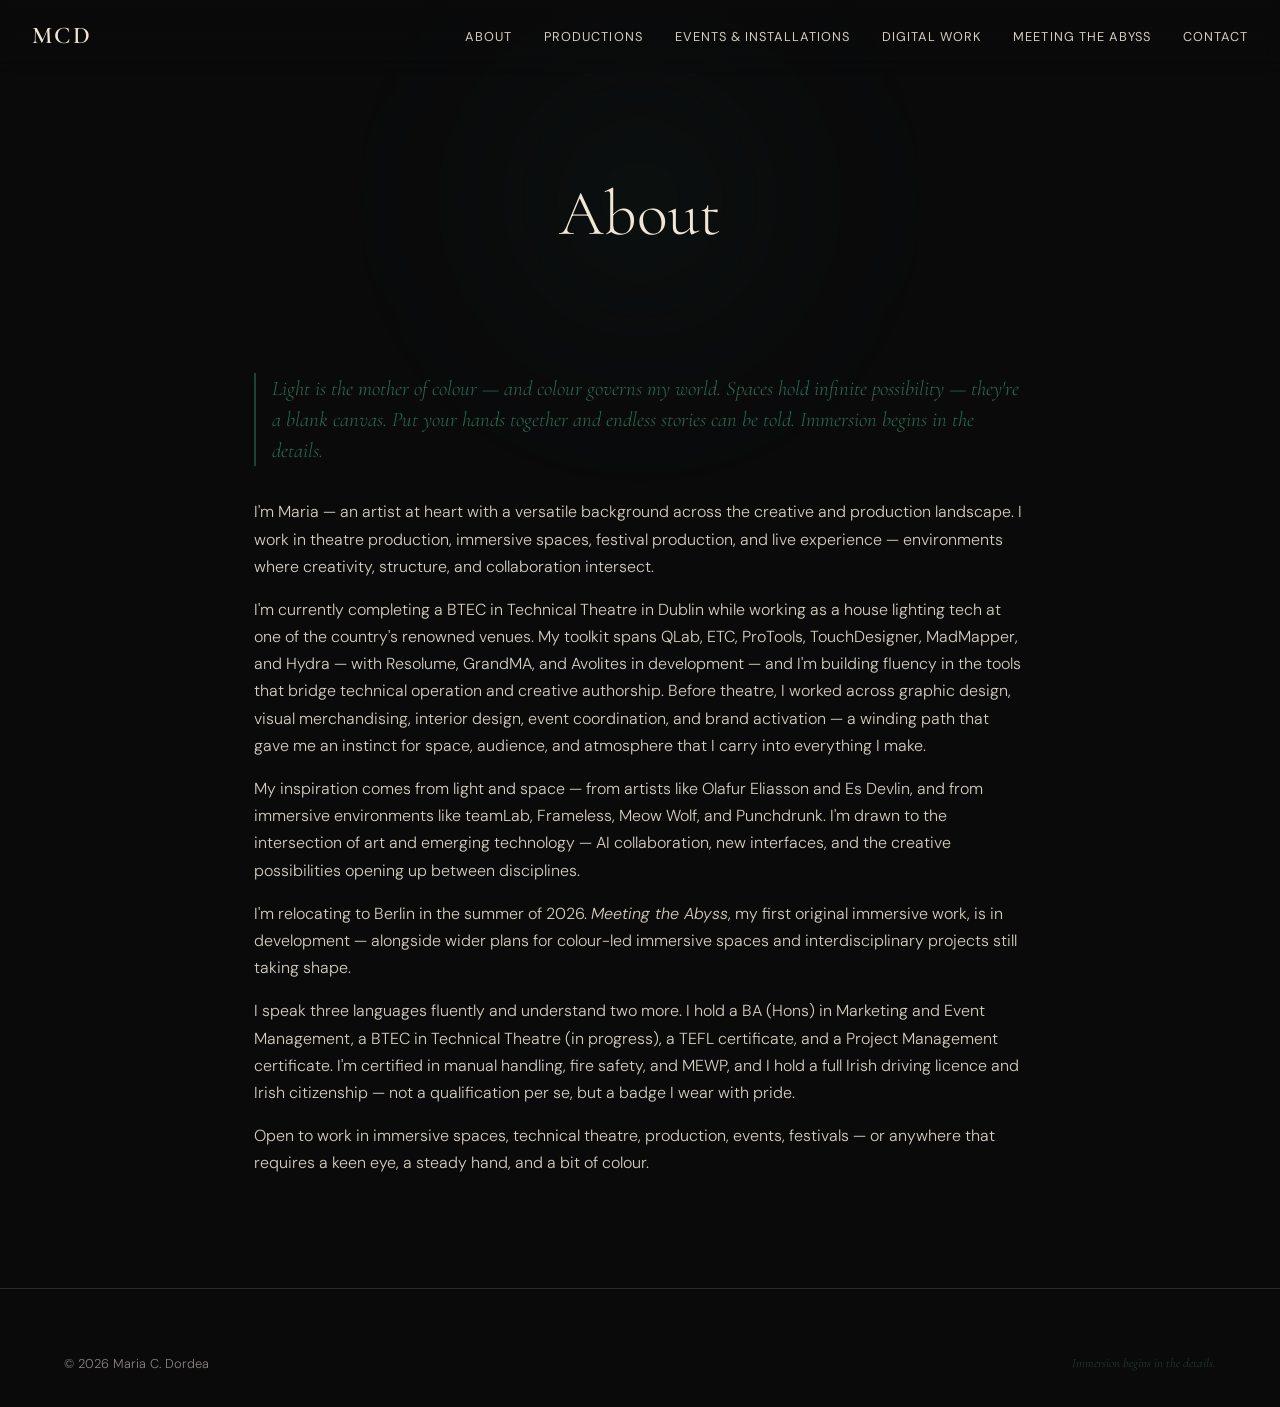
==== about.html @ f10f0518 "Add files via upload" ====
<!DOCTYPE html>
<html lang="en">
<head>
    <meta charset="UTF-8">
    <meta name="viewport" content="width=device-width, initial-scale=1.0">
    <title>About — Maria C. Dordea</title>
    <link rel="preconnect" href="https://fonts.googleapis.com">
    <link rel="preconnect" href="https://fonts.gstatic.com" crossorigin>
    <link href="https://fonts.googleapis.com/css2?family=Cormorant+Garamond:ital,wght@0,300;0,400;0,600;0,700;1,300;1,400&family=DM+Sans:ital,wght@0,300;0,400;0,500;0,700;1,300;1,400&display=swap" rel="stylesheet">
    <link rel="stylesheet" href="styles.css">
</head>
<body>
    <nav class="main-nav">
        <a href="index.html" class="nav-logo">MCD</a>
        <div class="nav-links">
            <a href="about.html">About</a>
            <a href="productions.html">Productions</a>
            <a href="events.html">Events & Installations</a>
            <a href="digital.html">Digital Work</a>
            <a href="abyss.html">Meeting the Abyss</a>
            <a href="contact.html">Contact</a>
        </div>
        <button class="nav-toggle" aria-label="Toggle menu">
            <span></span><span></span><span></span>
        </button>
    </nav>
    <div class="mobile-menu">
        <a href="about.html">About</a>
        <a href="productions.html">Productions</a>
        <a href="events.html">Events & Installations</a>
        <a href="digital.html">Digital Work</a>
        <a href="abyss.html">Meeting the Abyss</a>
        <a href="contact.html">Contact</a>
    </div>

    <header class="page-header">
        <h1>About</h1>
    </header>

    <section class="content-section about-content">

        <div class="highlight">
            Light is the mother of colour — and colour governs my world. Spaces hold infinite possibility — they're a blank canvas. Put your hands together and endless stories can be told. Immersion begins in the details.
        </div>

        <p>I'm Maria — an artist at heart with a versatile background across the creative and production landscape. I work in theatre production, immersive spaces, festival production, and live experience — environments where creativity, structure, and collaboration intersect.</p>

        <p>I'm currently completing a BTEC in Technical Theatre in Dublin while working as a house lighting tech at one of the country's renowned venues. My toolkit spans QLab, ETC, ProTools, TouchDesigner, MadMapper, and Hydra — with Resolume, GrandMA, and Avolites in development — and I'm building fluency in the tools that bridge technical operation and creative authorship. Before theatre, I worked across graphic design, visual merchandising, interior design, event coordination, and brand activation — a winding path that gave me an instinct for space, audience, and atmosphere that I carry into everything I make.</p>

        <p>My inspiration comes from light and space — from artists like Olafur Eliasson and Es Devlin, and from immersive environments like teamLab, Frameless, Meow Wolf, and Punchdrunk. I'm drawn to the intersection of art and emerging technology — AI collaboration, new interfaces, and the creative possibilities opening up between disciplines.</p>

        <p>I'm relocating to Berlin in the summer of 2026. <em>Meeting the Abyss</em>, my first original immersive work, is in development — alongside wider plans for colour-led immersive spaces and interdisciplinary projects still taking shape.</p>

        <p>I speak three languages fluently and understand two more. I hold a BA (Hons) in Marketing and Event Management, a BTEC in Technical Theatre (in progress), a TEFL certificate, and a Project Management certificate. I'm certified in manual handling, fire safety, and MEWP, and I hold a full Irish driving licence and Irish citizenship — not a qualification per se, but a badge I wear with pride.</p>

        <p>Open to work in immersive spaces, technical theatre, production, events, festivals — or anywhere that requires a keen eye, a steady hand, and a bit of colour.</p>

    </section>

    <footer class="site-footer">
        <p>&copy; 2026 Maria C. Dordea</p>
        <p class="footer-quote">Immersion begins in the details.</p>
    </footer>

    <script src="main.js"></script>
</body>
</html>
---- styles.css ----
/* ============================================
   MARIA C. DORDEA — PORTFOLIO
   Dark canvas. Colour bleeds through.
   ============================================ */

:root {
    /* Core palette — the dark canvas */
    --black: #0a0a0b;
    --dark: #111113;
    --dark-surface: #18181b;
    --dark-elevated: #1f1f23;
    --dark-border: #2a2a2f;

    /* Light & colour — the soul */
    --warm-white: #f0e6d6;
    --soft-white: #d4cdc0;
    --muted: #8a8380;
    --accent-green: #1b4332;
    --accent-green-light: #2d6a4f;
    --accent-amber: #e8a44a;
    --accent-rose: #c45e6a;
    --accent-violet: #8b6cc1;
    --glow-green: rgba(27, 67, 50, 0.35);
    --glow-amber: rgba(232, 164, 74, 0.25);
    --glow-rose: rgba(196, 94, 106, 0.18);
    --glow-violet: rgba(139, 108, 193, 0.15);

    /* Typography */
    --font-display: 'Cormorant Garamond', Georgia, serif;
    --font-body: 'DM Sans', system-ui, sans-serif;

    /* Spacing */
    --space-xs: 0.5rem;
    --space-sm: 1rem;
    --space-md: 2rem;
    --space-lg: 4rem;
    --space-xl: 6rem;
    --space-2xl: 10rem;

    /* Transitions */
    --ease-out: cubic-bezier(0.16, 1, 0.3, 1);
    --ease-in-out: cubic-bezier(0.65, 0, 0.35, 1);
}

/* ---- Reset & Base ---- */
*, *::before, *::after {
    margin: 0;
    padding: 0;
    box-sizing: border-box;
}

html {
    font-size: 16px;
    scroll-behavior: smooth;
    -webkit-font-smoothing: antialiased;
}

body {
    background-color: var(--black);
    color: var(--warm-white);
    font-family: var(--font-body);
    font-weight: 300;
    line-height: 1.7;
    overflow-x: hidden;
}

a {
    color: inherit;
    text-decoration: none;
}

img {
    max-width: 100%;
    display: block;
}

/* ---- Navigation ---- */
.main-nav {
    position: fixed;
    top: 0;
    left: 0;
    right: 0;
    z-index: 100;
    display: flex;
    align-items: center;
    justify-content: space-between;
    padding: var(--space-sm) var(--space-md);
    background: linear-gradient(to bottom, rgba(10,10,11,0.95), rgba(10,10,11,0));
    backdrop-filter: blur(8px);
    -webkit-backdrop-filter: blur(8px);
    transition: background 0.4s var(--ease-out);
}

.nav-logo {
    font-family: var(--font-display);
    font-size: 1.5rem;
    font-weight: 600;
    letter-spacing: 0.1em;
    color: var(--warm-white);
    transition: color 0.3s;
}

.nav-logo:hover {
    color: var(--accent-green-light);
}

.nav-links {
    display: flex;
    gap: var(--space-md);
}

.nav-links a {
    font-family: var(--font-body);
    font-size: 0.8rem;
    font-weight: 400;
    letter-spacing: 0.08em;
    text-transform: uppercase;
    color: var(--soft-white);
    position: relative;
    transition: color 0.3s;
}

.nav-links a::after {
    content: '';
    position: absolute;
    bottom: -4px;
    left: 0;
    width: 0;
    height: 1px;
    background: var(--accent-green-light);
    transition: width 0.4s var(--ease-out);
}

.nav-links a:hover {
    color: var(--warm-white);
}

.nav-links a:hover::after {
    width: 100%;
}

.nav-toggle {
    display: none;
    flex-direction: column;
    gap: 5px;
    background: none;
    border: none;
    cursor: pointer;
    padding: 4px;
}

.nav-toggle span {
    display: block;
    width: 24px;
    height: 1.5px;
    background: var(--warm-white);
    transition: all 0.3s var(--ease-out);
}

.mobile-menu {
    display: none;
    position: fixed;
    top: 0;
    left: 0;
    right: 0;
    bottom: 0;
    z-index: 99;
    background: rgba(10, 10, 11, 0.97);
    backdrop-filter: blur(20px);
    flex-direction: column;
    align-items: center;
    justify-content: center;
    gap: var(--space-md);
}

.mobile-menu a {
    font-family: var(--font-display);
    font-size: 2rem;
    font-weight: 300;
    color: var(--soft-white);
    transition: color 0.3s;
}

.mobile-menu a:hover {
    color: var(--accent-green-light);
}

.mobile-menu.active {
    display: flex;
}

/* ---- Hero ---- */
.hero {
    min-height: 100vh;
    display: grid;
    grid-template-columns: 1fr 1fr;
    align-items: center;
    padding: var(--space-xl) var(--space-lg);
    position: relative;
    overflow: hidden;
}

.hero-glow {
    position: absolute;
    width: 800px;
    height: 800px;
    border-radius: 50%;
    background: radial-gradient(circle, var(--glow-green), transparent 70%);
    top: 10%;
    left: 5%;
    filter: blur(80px);
    animation: glowPulse 8s ease-in-out infinite;
    pointer-events: none;
}

.hero-glow--secondary {
    background: radial-gradient(circle, var(--glow-amber), transparent 70%);
    top: 40%;
    left: 50%;
    animation-delay: -4s;
    width: 600px;
    height: 600px;
}

.hero-glow--tertiary {
    background: radial-gradient(circle, var(--glow-rose), transparent 70%);
    top: 60%;
    left: 20%;
    animation-delay: -6s;
    width: 500px;
    height: 500px;
}

@keyframes glowPulse {
    0%, 100% { opacity: 0.6; transform: scale(1); }
    50% { opacity: 1; transform: scale(1.15); }
}

.hero-content {
    position: relative;
    z-index: 2;
    animation: fadeInUp 1s var(--ease-out) both;
}

.hero-pre-title {
    font-family: var(--font-display);
    font-style: italic;
    font-weight: 300;
    font-size: 1.1rem;
    color: var(--accent-green-light);
    margin-bottom: var(--space-sm);
    opacity: 0;
    animation: fadeInUp 0.8s var(--ease-out) 0.3s both;
}

.hero-title {
    font-family: var(--font-display);
    font-weight: 300;
    line-height: 1.05;
    margin-bottom: var(--space-sm);
}

.title-line {
    display: block;
    font-size: clamp(3rem, 7vw, 6rem);
    opacity: 0;
    animation: fadeInUp 0.8s var(--ease-out) 0.5s both;
}

.title-line--accent {
    font-weight: 700;
    background: linear-gradient(135deg, var(--warm-white), var(--accent-green-light), var(--accent-amber));
    -webkit-background-clip: text;
    -webkit-text-fill-color: transparent;
    background-clip: text;
    animation-delay: 0.7s;
}

.hero-subtitle {
    font-size: 0.85rem;
    font-weight: 400;
    letter-spacing: 0.15em;
    text-transform: uppercase;
    color: var(--muted);
    margin-bottom: var(--space-md);
    opacity: 0;
    animation: fadeInUp 0.8s var(--ease-out) 0.9s both;
}

.hero-cta {
    display: flex;
    gap: var(--space-sm);
    margin-bottom: var(--space-md);
    opacity: 0;
    animation: fadeInUp 0.8s var(--ease-out) 1.1s both;
}

.hero-socials {
    display: flex;
    gap: var(--space-sm);
    opacity: 0;
    animation: fadeInUp 0.8s var(--ease-out) 1.3s both;
}

.social-link {
    display: flex;
    align-items: center;
    justify-content: center;
    width: 40px;
    height: 40px;
    border: 1px solid var(--dark-border);
    border-radius: 50%;
    color: var(--muted);
    transition: all 0.3s var(--ease-out);
}

.social-link:hover {
    color: var(--accent-green-light);
    border-color: var(--accent-green);
    box-shadow: 0 0 20px var(--glow-green);
}

/* Hero Image */
.hero-image {
    position: relative;
    z-index: 2;
    display: flex;
    justify-content: center;
    align-items: center;
    opacity: 0;
    animation: fadeInUp 1s var(--ease-out) 0.6s both;
}

.hero-image-placeholder {
    width: 100%;
    max-width: 450px;
    aspect-ratio: 3/4;
    background: var(--dark-surface);
    border: 1px solid var(--dark-border);
    border-radius: 4px;
    display: flex;
    align-items: center;
    justify-content: center;
    color: var(--muted);
    font-size: 0.85rem;
    font-style: italic;
    position: relative;
    overflow: hidden;
}

.hero-image-placeholder::before {
    content: '';
    position: absolute;
    inset: 0;
    background: linear-gradient(135deg, var(--glow-green), transparent, var(--glow-amber));
    opacity: 0.5;
}

.hero-image img {
    width: 100%;
    max-width: 450px;
    aspect-ratio: 3/4;
    object-fit: cover;
    border-radius: 4px;
}

/* ---- Buttons ---- */
.btn {
    display: inline-block;
    padding: 0.85rem 2rem;
    font-family: var(--font-body);
    font-size: 0.8rem;
    font-weight: 500;
    letter-spacing: 0.1em;
    text-transform: uppercase;
    border-radius: 2px;
    transition: all 0.4s var(--ease-out);
    cursor: pointer;
}

.btn--primary {
    background: var(--accent-green);
    color: var(--warm-white);
}

.btn--primary:hover {
    background: var(--accent-green-light);
    box-shadow: 0 0 30px var(--glow-green);
}

.btn--outline {
    border: 1px solid var(--dark-border);
    color: var(--warm-white);
}

.btn--outline:hover {
    border-color: var(--accent-green);
    color: var(--accent-green-light);
    box-shadow: 0 0 20px var(--glow-green);
}

/* ---- Work Preview Grid ---- */
.work-preview {
    padding: var(--space-xl) var(--space-lg);
    padding-top: var(--space-md);
}

.section-header {
    margin-bottom: var(--space-lg);
}

.section-header h2 {
    font-family: var(--font-display);
    font-weight: 300;
    font-size: clamp(1.8rem, 3vw, 2.5rem);
    margin-bottom: var(--space-sm);
}

.section-line {
    width: 60px;
    height: 1px;
    background: linear-gradient(to right, var(--accent-green), transparent);
}

.work-grid {
    display: grid;
    grid-template-columns: repeat(2, 1fr);
    gap: var(--space-sm);
}

.work-card {
    position: relative;
    overflow: hidden;
    border-radius: 4px;
    aspect-ratio: 16/10;
    cursor: pointer;
}

.work-card-image {
    width: 100%;
    height: 100%;
}

.work-card-placeholder {
    width: 100%;
    height: 100%;
    background: var(--dark-surface);
    border: 1px solid var(--dark-border);
    display: flex;
    align-items: center;
    justify-content: center;
    color: var(--muted);
    font-size: 0.85rem;
    font-style: italic;
    transition: all 0.6s var(--ease-out);
}

.work-card-placeholder--featured {
    background: linear-gradient(135deg, var(--dark-surface), #1a1520);
    border-color: var(--accent-violet);
}

.work-card-image img {
    width: 100%;
    height: 100%;
    object-fit: cover;
    transition: transform 0.6s var(--ease-out);
}

.work-card:hover .work-card-image img,
.work-card:hover .work-card-placeholder {
    transform: scale(1.05);
}

.work-card-overlay {
    position: absolute;
    bottom: 0;
    left: 0;
    right: 0;
    padding: var(--space-md);
    background: linear-gradient(to top, rgba(10,10,11,0.9), transparent);
    transform: translateY(10px);
    opacity: 0;
    transition: all 0.4s var(--ease-out);
}

.work-card:hover .work-card-overlay {
    transform: translateY(0);
    opacity: 1;
}

.work-card-overlay h3 {
    font-family: var(--font-display);
    font-weight: 600;
    font-size: 1.4rem;
    margin-bottom: 0.25rem;
}

.work-card-overlay p {
    font-size: 0.8rem;
    color: var(--muted);
}

.work-card--featured {
    grid-column: span 2;
    aspect-ratio: 21/9;
}

.work-card--featured .work-card-overlay h3 {
    font-size: 1.8rem;
    color: var(--accent-violet);
}

/* ---- Footer ---- */
.site-footer {
    padding: var(--space-lg) var(--space-lg) var(--space-md);
    border-top: 1px solid var(--dark-border);
    display: flex;
    justify-content: space-between;
    align-items: center;
    font-size: 0.8rem;
    color: var(--muted);
}

.footer-quote {
    font-family: var(--font-display);
    font-style: italic;
    color: var(--accent-green-light);
    opacity: 0.6;
}

/* ---- Page Template Styles ---- */
.page-header {
    padding: var(--space-2xl) var(--space-lg) var(--space-lg);
    text-align: center;
    position: relative;
}

.page-header::before {
    content: '';
    position: absolute;
    top: 0;
    left: 50%;
    transform: translateX(-50%);
    width: 400px;
    height: 400px;
    border-radius: 50%;
    background: radial-gradient(circle, var(--glow-green), transparent 70%);
    filter: blur(80px);
    pointer-events: none;
    opacity: 0.5;
}

.page-header h1 {
    font-family: var(--font-display);
    font-weight: 300;
    font-size: clamp(2.5rem, 5vw, 4rem);
    margin-bottom: var(--space-xs);
    position: relative;
}

.page-header p {
    font-size: 0.9rem;
    color: var(--muted);
    max-width: 500px;
    margin: 0 auto;
    position: relative;
}

/* ---- Content Styles ---- */
.content-section {
    padding: 0 var(--space-lg) var(--space-xl);
    max-width: 900px;
    margin: 0 auto;
}

.content-section p {
    margin-bottom: var(--space-sm);
    color: var(--soft-white);
}

.content-section .highlight {
    color: var(--accent-green-light);
    font-family: var(--font-display);
    font-style: italic;
    font-size: 1.3rem;
    line-height: 1.5;
    border-left: 2px solid var(--accent-green);
    padding-left: var(--space-sm);
    margin: var(--space-md) 0;
}

/* ---- Project Grid (for Productions, Events, Digital pages) ---- */
.project-grid {
    display: grid;
    grid-template-columns: repeat(auto-fill, minmax(350px, 1fr));
    gap: var(--space-md);
    padding: 0 var(--space-lg) var(--space-xl);
}

.project-card {
    display: block;
    background: var(--dark-surface);
    border: 1px solid var(--dark-border);
    border-radius: 4px;
    overflow: hidden;
    transition: all 0.4s var(--ease-out);
}

.project-card:hover {
    border-color: var(--accent-green);
    transform: translateY(-4px);
    box-shadow: 0 20px 60px rgba(0,0,0,0.4), 0 0 30px var(--glow-green);
}

.project-card-image {
    width: 100%;
    aspect-ratio: 16/10;
    background: var(--dark-elevated);
    display: flex;
    align-items: center;
    justify-content: center;
    color: var(--muted);
    font-size: 0.8rem;
    font-style: italic;
    overflow: hidden;
}

.project-card-image img {
    width: 100%;
    height: 100%;
    object-fit: cover;
    transition: transform 0.6s var(--ease-out);
}

.project-card:hover .project-card-image img {
    transform: scale(1.05);
}

.project-card-body {
    padding: var(--space-sm) var(--space-md);
}

.project-card-body h3 {
    font-family: var(--font-display);
    font-weight: 600;
    font-size: 1.3rem;
    margin-bottom: 0.3rem;
}

.project-card-body p {
    font-size: 0.85rem;
    color: var(--muted);
    line-height: 1.5;
}

/* ---- Project Detail Page ---- */
.project-detail {
    max-width: 1000px;
    margin: 0 auto;
    padding: var(--space-2xl) var(--space-lg) var(--space-xl);
}

.project-detail h1 {
    font-family: var(--font-display);
    font-weight: 300;
    font-size: clamp(2rem, 4vw, 3.5rem);
    margin-bottom: var(--space-sm);
}

.project-detail .project-meta {
    font-size: 0.85rem;
    color: var(--muted);
    margin-bottom: var(--space-md);
    padding-bottom: var(--space-sm);
    border-bottom: 1px solid var(--dark-border);
}

.project-detail .project-description {
    margin-bottom: var(--space-lg);
    font-size: 1rem;
    line-height: 1.8;
    color: var(--soft-white);
}

.project-gallery {
    display: grid;
    grid-template-columns: repeat(auto-fill, minmax(300px, 1fr));
    gap: var(--space-sm);
    margin-bottom: var(--space-lg);
}

.project-gallery img {
    width: 100%;
    border-radius: 4px;
    border: 1px solid var(--dark-border);
}

.project-gallery video {
    width: 100%;
    border-radius: 4px;
    border: 1px solid var(--dark-border);
}

.gallery-placeholder {
    width: 100%;
    aspect-ratio: 16/10;
    background: var(--dark-elevated);
    border: 1px dashed var(--dark-border);
    border-radius: 4px;
    display: flex;
    align-items: center;
    justify-content: center;
    color: var(--muted);
    font-size: 0.8rem;
    font-style: italic;
}

.project-section-title {
    font-family: var(--font-display);
    font-weight: 600;
    font-size: clamp(1.6rem, 3vw, 2.2rem);
    margin-bottom: var(--space-sm);
    color: var(--warm-white);
}

.section-divider {
    max-width: 1000px;
    margin: 0 auto var(--space-lg);
    padding: 0 var(--space-lg);
    height: 1px;
    background: linear-gradient(to right, transparent, var(--dark-border), transparent);
}

.section-group-header {
    max-width: 1000px;
    margin: 0 auto;
    padding: var(--space-lg) var(--space-lg) var(--space-md);
    border-bottom: 1px solid var(--dark-border);
    margin-bottom: var(--space-lg);
}

.section-group-header h2 {
    font-family: var(--font-display);
    font-weight: 300;
    font-size: clamp(1.4rem, 2.5vw, 1.8rem);
    color: var(--accent-green-light);
    letter-spacing: 0.02em;
}

.project-year {
    display: inline-block;
    font-size: 0.8rem;
    font-weight: 400;
    letter-spacing: 0.08em;
    text-transform: uppercase;
    color: var(--muted);
    margin-bottom: var(--space-sm);
}

/* ---- Contact Page ---- */
.contact-content {
    max-width: 600px;
    margin: 0 auto;
    padding: 0 var(--space-lg) var(--space-xl);
    text-align: center;
}

.contact-links {
    display: flex;
    justify-content: center;
    gap: var(--space-md);
    margin-top: var(--space-md);
}

.contact-link {
    display: flex;
    flex-direction: column;
    align-items: center;
    gap: var(--space-xs);
    padding: var(--space-md);
    border: 1px solid var(--dark-border);
    border-radius: 4px;
    min-width: 150px;
    transition: all 0.3s var(--ease-out);
}

.contact-link:hover {
    border-color: var(--accent-green);
    box-shadow: 0 0 30px var(--glow-green);
}

.contact-link svg {
    color: var(--accent-green-light);
}

.contact-link span {
    font-size: 0.85rem;
    color: var(--soft-white);
}

/* ---- Abyss Page — Special Treatment ---- */
.abyss-hero {
    min-height: 80vh;
    display: flex;
    flex-direction: column;
    align-items: center;
    justify-content: center;
    text-align: center;
    padding: var(--space-2xl) var(--space-lg);
    position: relative;
    overflow: hidden;
}

.abyss-hero::before {
    content: '';
    position: absolute;
    top: 50%;
    left: 50%;
    transform: translate(-50%, -50%);
    width: 700px;
    height: 700px;
    border-radius: 50%;
    background: radial-gradient(circle, var(--glow-violet), transparent 60%);
    filter: blur(60px);
    animation: glowPulse 10s ease-in-out infinite;
}

.abyss-hero h1 {
    font-family: var(--font-display);
    font-weight: 300;
    font-size: clamp(3rem, 6vw, 5rem);
    position: relative;
    background: linear-gradient(135deg, var(--warm-white), var(--accent-violet));
    -webkit-background-clip: text;
    -webkit-text-fill-color: transparent;
    background-clip: text;
}

.abyss-hero .abyss-tagline {
    font-family: var(--font-display);
    font-style: italic;
    font-size: 1.2rem;
    color: var(--accent-violet);
    margin-top: var(--space-sm);
    position: relative;
}

.abyss-hero .abyss-credit {
    font-size: 0.85rem;
    color: var(--muted);
    margin-top: var(--space-xs);
    position: relative;
}

.abyss-content p {
    color: var(--soft-white);
    line-height: 1.9;
}

.abyss-highlight {
    color: var(--accent-violet) !important;
    border-left-color: var(--accent-violet) !important;
    font-size: 1.4rem !important;
}

.abyss-status {
    margin-top: var(--space-md);
    padding-top: var(--space-md);
    border-top: 1px solid var(--dark-border);
    font-size: 0.9rem;
    color: var(--muted) !important;
}

.abyss-gallery {
    max-width: 100%;
    margin: 0;
    padding: 0 0 var(--space-xl);
}

.abyss-gallery img {
    width: 100%;
    max-height: 70vh;
    object-fit: cover;
    border-radius: 0;
    border: none;
}

.abyss-placeholder {
    aspect-ratio: 21/9;
    border-color: var(--accent-violet) !important;
    background: linear-gradient(135deg, var(--dark-elevated), #1a1520) !important;
}

/* ---- Animations ---- */
@keyframes fadeInUp {
    from {
        opacity: 0;
        transform: translateY(30px);
    }
    to {
        opacity: 1;
        transform: translateY(0);
    }
}

.fade-in {
    opacity: 0;
    transform: translateY(20px);
    transition: all 0.6s var(--ease-out);
}

.fade-in.visible {
    opacity: 1;
    transform: translateY(0);
}

/* ---- Responsive ---- */
@media (max-width: 1024px) {
    :root {
        --space-lg: 2.5rem;
        --space-xl: 4rem;
    }
}

@media (max-width: 768px) {
    .nav-links {
        display: none;
    }

    .nav-toggle {
        display: flex;
    }

    .hero {
        grid-template-columns: 1fr;
        text-align: center;
        padding: var(--space-xl) var(--space-md);
        gap: var(--space-lg);
    }

    .hero-content {
        order: 2;
    }

    .hero-image {
        order: 1;
    }

    .hero-cta {
        justify-content: center;
    }

    .hero-socials {
        justify-content: center;
    }

    .work-grid {
        grid-template-columns: 1fr;
    }

    .work-card--featured {
        grid-column: span 1;
        aspect-ratio: 16/10;
    }

    .project-grid {
        grid-template-columns: 1fr;
        padding: 0 var(--space-md) var(--space-xl);
    }

    .work-preview {
        padding: var(--space-lg) var(--space-md);
    }

    .site-footer {
        flex-direction: column;
        gap: var(--space-xs);
        text-align: center;
        padding: var(--space-md);
    }

    .contact-links {
        flex-direction: column;
        align-items: center;
    }

    .page-header {
        padding: var(--space-xl) var(--space-md) var(--space-md);
    }

    .content-section {
        padding: 0 var(--space-md) var(--space-lg);
    }
}

@media (max-width: 480px) {
    .hero {
        padding: var(--space-lg) var(--space-sm);
    }

    .hero-image-placeholder,
    .hero-image img {
        max-width: 280px;
    }

    .title-line {
        font-size: 2.5rem;
    }
}
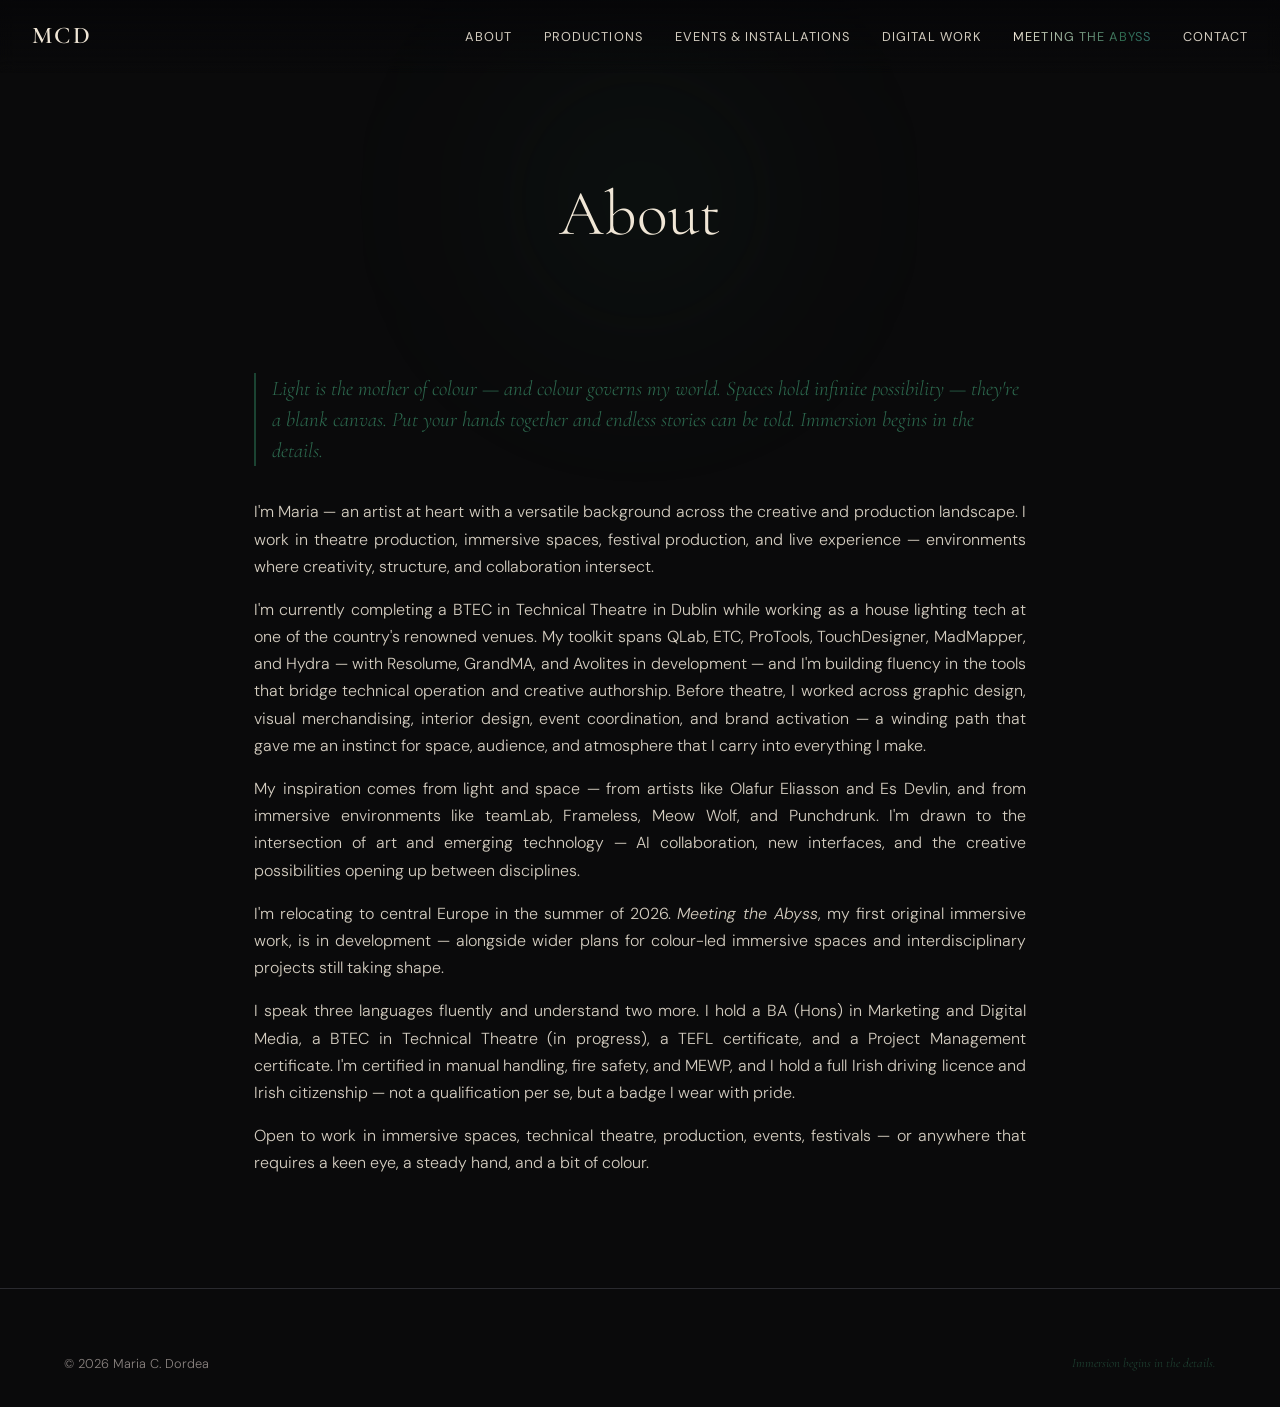
==== commit 59dc3e0e: "Update about.html" ====
--- a/about.html
+++ b/about.html
@@ -49,9 +49,9 @@
 
         <p>My inspiration comes from light and space — from artists like Olafur Eliasson and Es Devlin, and from immersive environments like teamLab, Frameless, Meow Wolf, and Punchdrunk. I'm drawn to the intersection of art and emerging technology — AI collaboration, new interfaces, and the creative possibilities opening up between disciplines.</p>
 
-        <p>I'm relocating to Berlin in the summer of 2026. <em>Meeting the Abyss</em>, my first original immersive work, is in development — alongside wider plans for colour-led immersive spaces and interdisciplinary projects still taking shape.</p>
+        <p>I'm relocating to central Europe in the summer of 2026. <em>Meeting the Abyss</em>, my first original immersive work, is in development — alongside wider plans for colour-led immersive spaces and interdisciplinary projects still taking shape.</p>
 
-        <p>I speak three languages fluently and understand two more. I hold a BA (Hons) in Marketing and Event Management, a BTEC in Technical Theatre (in progress), a TEFL certificate, and a Project Management certificate. I'm certified in manual handling, fire safety, and MEWP, and I hold a full Irish driving licence and Irish citizenship — not a qualification per se, but a badge I wear with pride.</p>
+        <p>I speak three languages fluently and understand two more. I hold a BA (Hons) in Marketing and Digital Media, a BTEC in Technical Theatre (in progress), a TEFL certificate, and a Project Management certificate. I'm certified in manual handling, fire safety, and MEWP, and I hold a full Irish driving licence and Irish citizenship — not a qualification per se, but a badge I wear with pride.</p>
 
         <p>Open to work in immersive spaces, technical theatre, production, events, festivals — or anywhere that requires a keen eye, a steady hand, and a bit of colour.</p>
 
--- a/styles.css
+++ b/styles.css
@@ -127,7 +127,9 @@
     left: 0;
     width: 0;
     height: 1px;
-    background: var(--accent-green-light);
+    background: linear-gradient(90deg, #2d6a4f, #4a7fb5, #c45e6a, #8b6cc1);
+    background-size: 300% 100%;
+    animation: navShift 8s ease-in-out infinite;
     transition: width 0.4s var(--ease-out);
 }
 
@@ -137,6 +139,17 @@
 
 .nav-links a:hover::after {
     width: 100%;
+}
+
+/* Special colour treatment for Meeting the Abyss nav link */
+.nav-links a[href="abyss.html"],
+.mobile-menu a[href="abyss.html"] {
+    background: linear-gradient(90deg, var(--warm-white), #2d6a4f, #4a7fb5, #c45e6a, #8b6cc1, #2d6a4f);
+    background-size: 400% 100%;
+    -webkit-background-clip: text;
+    -webkit-text-fill-color: transparent;
+    background-clip: text;
+    animation: nameShift 12s ease-in-out infinite;
 }
 
 .nav-toggle {
@@ -269,11 +282,12 @@
 
 .title-line--accent {
     font-weight: 700;
-    background: linear-gradient(135deg, var(--warm-white), var(--accent-green-light), var(--accent-amber));
+    background: linear-gradient(135deg, var(--warm-white), #2d6a4f, #4a7fb5, #c45e6a, #8b6cc1, #2d6a4f);
+    background-size: 400% 400%;
     -webkit-background-clip: text;
     -webkit-text-fill-color: transparent;
     background-clip: text;
-    animation-delay: 0.7s;
+    animation: fadeInUp 0.8s var(--ease-out) 0.7s both, nameShift 12s ease-in-out infinite;
 }
 
 .hero-subtitle {
@@ -384,7 +398,9 @@
 }
 
 .btn--primary:hover {
-    background: var(--accent-green-light);
+    background: linear-gradient(90deg, #2d6a4f, #4a7fb5, #c45e6a, #8b6cc1);
+    background-size: 300% 100%;
+    animation: navShift 8s ease-in-out infinite;
     box-shadow: 0 0 30px var(--glow-green);
 }
 
@@ -577,6 +593,7 @@
 .content-section p {
     margin-bottom: var(--space-sm);
     color: var(--soft-white);
+    text-align: justify;
 }
 
 .content-section .highlight {
@@ -681,30 +698,43 @@
     font-size: 1rem;
     line-height: 1.8;
     color: var(--soft-white);
+    text-align: justify;
 }
 
 .project-gallery {
     display: grid;
-    grid-template-columns: repeat(auto-fill, minmax(300px, 1fr));
+    grid-template-columns: repeat(auto-fill, minmax(280px, 1fr));
     gap: var(--space-sm);
     margin-bottom: var(--space-lg);
 }
 
 .project-gallery img {
     width: 100%;
+    aspect-ratio: 4/3;
+    object-fit: cover;
+    background: var(--black);
     border-radius: 4px;
     border: 1px solid var(--dark-border);
+    transition: all 0.4s var(--ease-out);
+    cursor: pointer;
+}
+
+.project-gallery img:hover {
+    border-color: var(--accent-green);
+    transform: translateY(-2px);
+    box-shadow: 0 10px 30px rgba(0,0,0,0.4), 0 0 20px var(--glow-green);
 }
 
 .project-gallery video {
     width: 100%;
+    aspect-ratio: 16/9;
     border-radius: 4px;
     border: 1px solid var(--dark-border);
 }
 
 .gallery-placeholder {
     width: 100%;
-    aspect-ratio: 16/10;
+    aspect-ratio: 4/3;
     background: var(--dark-elevated);
     border: 1px dashed var(--dark-border);
     border-radius: 4px;
@@ -831,10 +861,12 @@
     font-weight: 300;
     font-size: clamp(3rem, 6vw, 5rem);
     position: relative;
-    background: linear-gradient(135deg, var(--warm-white), var(--accent-violet));
+    background: linear-gradient(135deg, var(--warm-white), #2d6a4f, #4a7fb5, #c45e6a, #8b6cc1, #2d6a4f);
+    background-size: 400% 400%;
     -webkit-background-clip: text;
     -webkit-text-fill-color: transparent;
     background-clip: text;
+    animation: nameShift 12s ease-in-out infinite;
 }
 
 .abyss-hero .abyss-tagline {
@@ -856,6 +888,7 @@
 .abyss-content p {
     color: var(--soft-white);
     line-height: 1.9;
+    text-align: justify;
 }
 
 .abyss-highlight {
@@ -875,15 +908,22 @@
 .abyss-gallery {
     max-width: 100%;
     margin: 0;
-    padding: 0 0 var(--space-xl);
+    padding: 0;
+    position: relative;
+    z-index: 1;
+    display: block;
+    grid-template-columns: none;
 }
 
 .abyss-gallery img {
     width: 100%;
-    max-height: 70vh;
+    height: 60vh;
     object-fit: cover;
+    object-position: center;
     border-radius: 0;
     border: none;
+    border-top: 1px solid var(--dark-border);
+    border-bottom: 1px solid var(--dark-border);
 }
 
 .abyss-placeholder {
@@ -904,6 +944,23 @@
     }
 }
 
+@keyframes nameShift {
+    0%, 100% { background-position: 0% 50%; }
+    25% { background-position: 50% 100%; }
+    50% { background-position: 100% 50%; }
+    75% { background-position: 50% 0%; }
+}
+
+@keyframes navShift {
+    0%, 100% { background-position: 0% 50%; }
+    50% { background-position: 100% 50%; }
+}
+
+@keyframes glowPulse {
+    0%, 100% { opacity: 0.6; transform: scale(1); }
+    50% { opacity: 1; transform: scale(1.15); }
+}
+
 .fade-in {
     opacity: 0;
     transform: translateY(20px);
@@ -913,6 +970,103 @@
 .fade-in.visible {
     opacity: 1;
     transform: translateY(0);
+}
+
+/* ---- Lightbox ---- */
+.lightbox {
+    position: fixed;
+    top: 0;
+    left: 0;
+    width: 100%;
+    height: 100%;
+    z-index: 200;
+    background: rgba(6, 6, 8, 0.96);
+    backdrop-filter: blur(20px);
+    display: flex;
+    align-items: center;
+    justify-content: center;
+    opacity: 0;
+    visibility: hidden;
+    transition: all 0.4s var(--ease-out);
+    cursor: pointer;
+}
+
+.lightbox.active {
+    opacity: 1;
+    visibility: visible;
+}
+
+.lightbox img {
+    max-width: 90vw;
+    max-height: 90vh;
+    object-fit: contain;
+    border-radius: 4px;
+    box-shadow: 0 0 60px rgba(45, 106, 79, 0.15), 0 0 100px rgba(139, 108, 193, 0.1);
+    transform: scale(0.9);
+    transition: transform 0.4s var(--ease-out);
+}
+
+.lightbox.active img {
+    transform: scale(1);
+}
+
+.lightbox-close {
+    position: absolute;
+    top: 2rem;
+    right: 2rem;
+    width: 40px;
+    height: 40px;
+    border: 1px solid var(--dark-border);
+    border-radius: 50%;
+    background: var(--dark-surface);
+    color: var(--warm-white);
+    font-size: 1.2rem;
+    cursor: pointer;
+    display: flex;
+    align-items: center;
+    justify-content: center;
+    transition: all 0.3s;
+}
+
+.lightbox-close:hover {
+    border-color: var(--accent-green-light);
+    box-shadow: 0 0 20px var(--glow-green);
+}
+
+.lightbox-nav {
+    position: absolute;
+    top: 50%;
+    transform: translateY(-50%);
+    width: 50px;
+    height: 50px;
+    border: 1px solid var(--dark-border);
+    border-radius: 50%;
+    background: var(--dark-surface);
+    color: var(--warm-white);
+    font-size: 1.2rem;
+    cursor: pointer;
+    display: flex;
+    align-items: center;
+    justify-content: center;
+    transition: all 0.3s;
+}
+
+.lightbox-nav:hover {
+    border-color: var(--accent-green-light);
+    box-shadow: 0 0 25px var(--glow-green);
+}
+
+.lightbox-prev { left: 2rem; }
+.lightbox-next { right: 2rem; }
+
+.lightbox-counter {
+    position: absolute;
+    bottom: 2rem;
+    left: 50%;
+    transform: translateX(-50%);
+    font-size: 0.85rem;
+    color: var(--muted);
+    letter-spacing: 0.1em;
 }
 
 /* ---- Responsive ---- */
@@ -992,6 +1146,10 @@
     .content-section {
         padding: 0 var(--space-md) var(--space-lg);
     }
+
+    .lightbox-prev { left: 0.5rem; }
+    .lightbox-next { right: 0.5rem; }
+    .lightbox-nav { width: 40px; height: 40px; }
 }
 
 @media (max-width: 480px) {
@@ -1008,3 +1166,11 @@
         font-size: 2.5rem;
     }
 }
+
+/* ---- Z-index stack for presence pages ---- */
+.hero, .work-preview, .site-footer, .page-header,
+.content-section, .project-detail, .section-group-header,
+.abyss-hero, .abyss-gallery, .contact-content {
+    position: relative;
+    z-index: 1;
+}
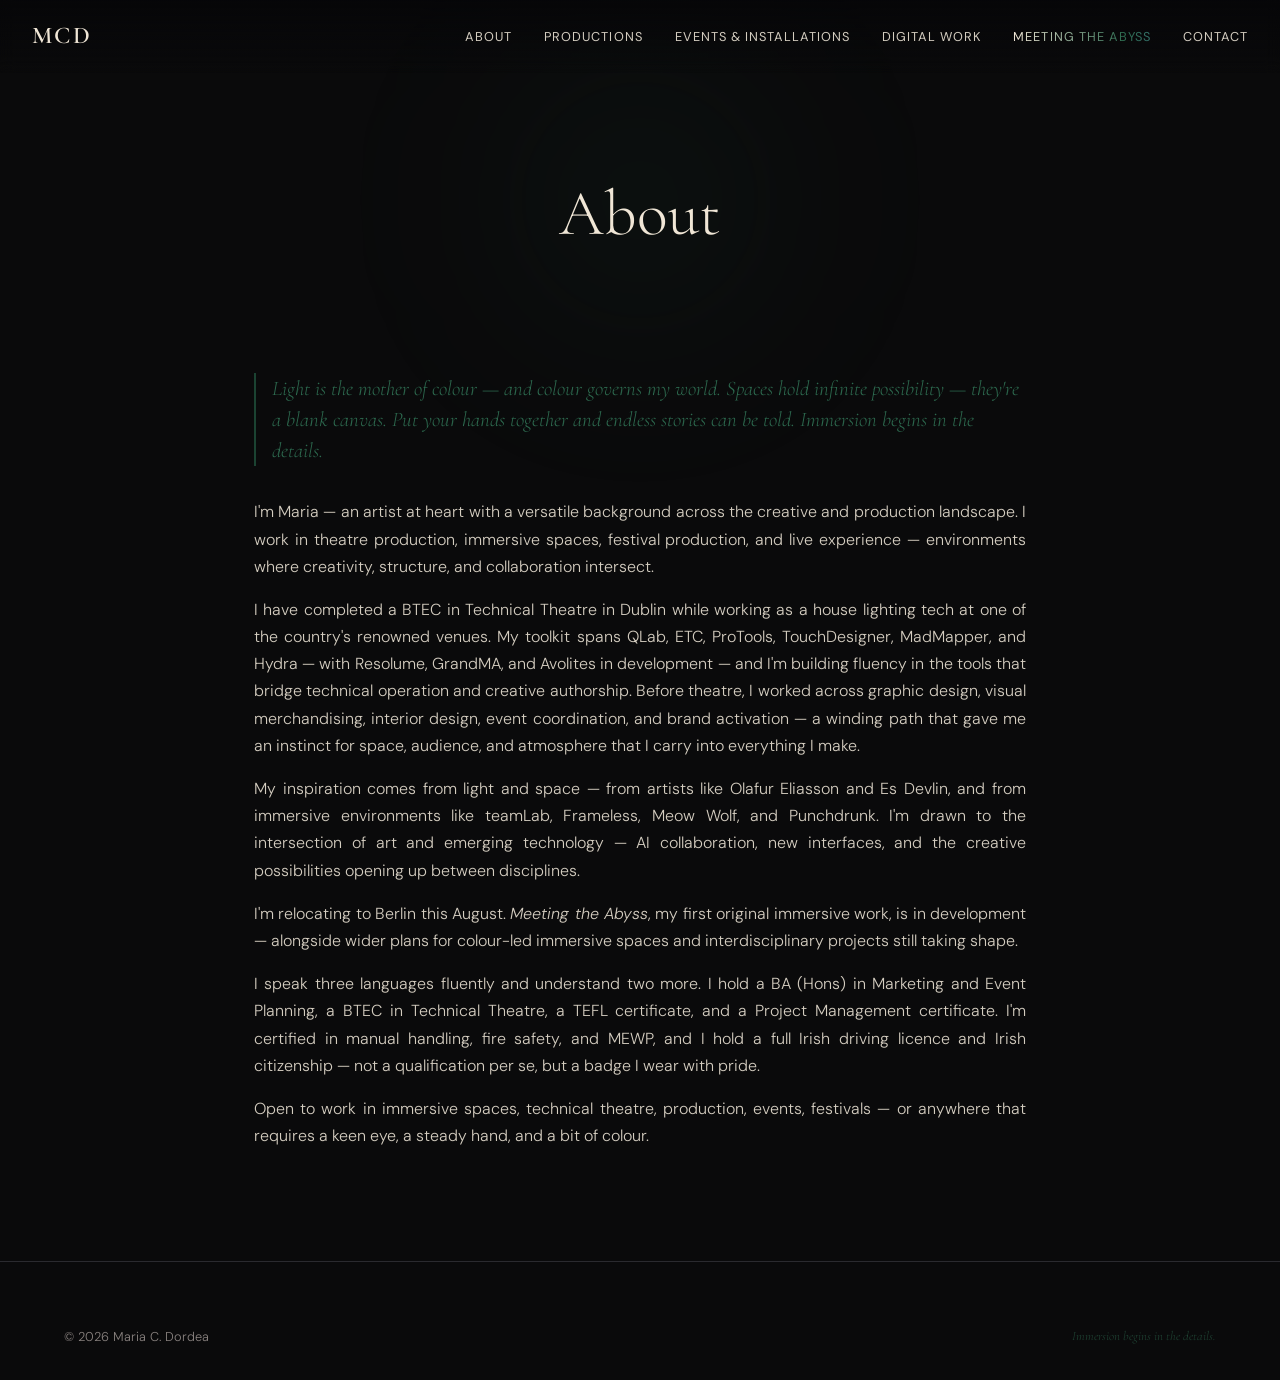
==== commit eac6442a: "Update about.html" ====
--- a/about.html
+++ b/about.html
@@ -45,13 +45,13 @@
 
         <p>I'm Maria — an artist at heart with a versatile background across the creative and production landscape. I work in theatre production, immersive spaces, festival production, and live experience — environments where creativity, structure, and collaboration intersect.</p>
 
-        <p>I'm currently completing a BTEC in Technical Theatre in Dublin while working as a house lighting tech at one of the country's renowned venues. My toolkit spans QLab, ETC, ProTools, TouchDesigner, MadMapper, and Hydra — with Resolume, GrandMA, and Avolites in development — and I'm building fluency in the tools that bridge technical operation and creative authorship. Before theatre, I worked across graphic design, visual merchandising, interior design, event coordination, and brand activation — a winding path that gave me an instinct for space, audience, and atmosphere that I carry into everything I make.</p>
+        <p>I have completed a BTEC in Technical Theatre in Dublin while working as a house lighting tech at one of the country's renowned venues. My toolkit spans QLab, ETC, ProTools, TouchDesigner, MadMapper, and Hydra — with Resolume, GrandMA, and Avolites in development — and I'm building fluency in the tools that bridge technical operation and creative authorship. Before theatre, I worked across graphic design, visual merchandising, interior design, event coordination, and brand activation — a winding path that gave me an instinct for space, audience, and atmosphere that I carry into everything I make.</p>
 
         <p>My inspiration comes from light and space — from artists like Olafur Eliasson and Es Devlin, and from immersive environments like teamLab, Frameless, Meow Wolf, and Punchdrunk. I'm drawn to the intersection of art and emerging technology — AI collaboration, new interfaces, and the creative possibilities opening up between disciplines.</p>
 
-        <p>I'm relocating to central Europe in the summer of 2026. <em>Meeting the Abyss</em>, my first original immersive work, is in development — alongside wider plans for colour-led immersive spaces and interdisciplinary projects still taking shape.</p>
+        <p>I'm relocating to Berlin this August. <em>Meeting the Abyss</em>, my first original immersive work, is in development — alongside wider plans for colour-led immersive spaces and interdisciplinary projects still taking shape.</p>
 
-        <p>I speak three languages fluently and understand two more. I hold a BA (Hons) in Marketing and Digital Media, a BTEC in Technical Theatre (in progress), a TEFL certificate, and a Project Management certificate. I'm certified in manual handling, fire safety, and MEWP, and I hold a full Irish driving licence and Irish citizenship — not a qualification per se, but a badge I wear with pride.</p>
+        <p>I speak three languages fluently and understand two more. I hold a BA (Hons) in Marketing and Event Planning, a BTEC in Technical Theatre, a TEFL certificate, and a Project Management certificate. I'm certified in manual handling, fire safety, and MEWP, and I hold a full Irish driving licence and Irish citizenship — not a qualification per se, but a badge I wear with pride.</p>
 
         <p>Open to work in immersive spaces, technical theatre, production, events, festivals — or anywhere that requires a keen eye, a steady hand, and a bit of colour.</p>
 
--- a/styles.css
+++ b/styles.css
@@ -917,7 +917,7 @@
 
 .abyss-gallery img {
     width: 100%;
-    height: 60vh;
+    height: 80vh;
     object-fit: cover;
     object-position: center;
     border-radius: 0;
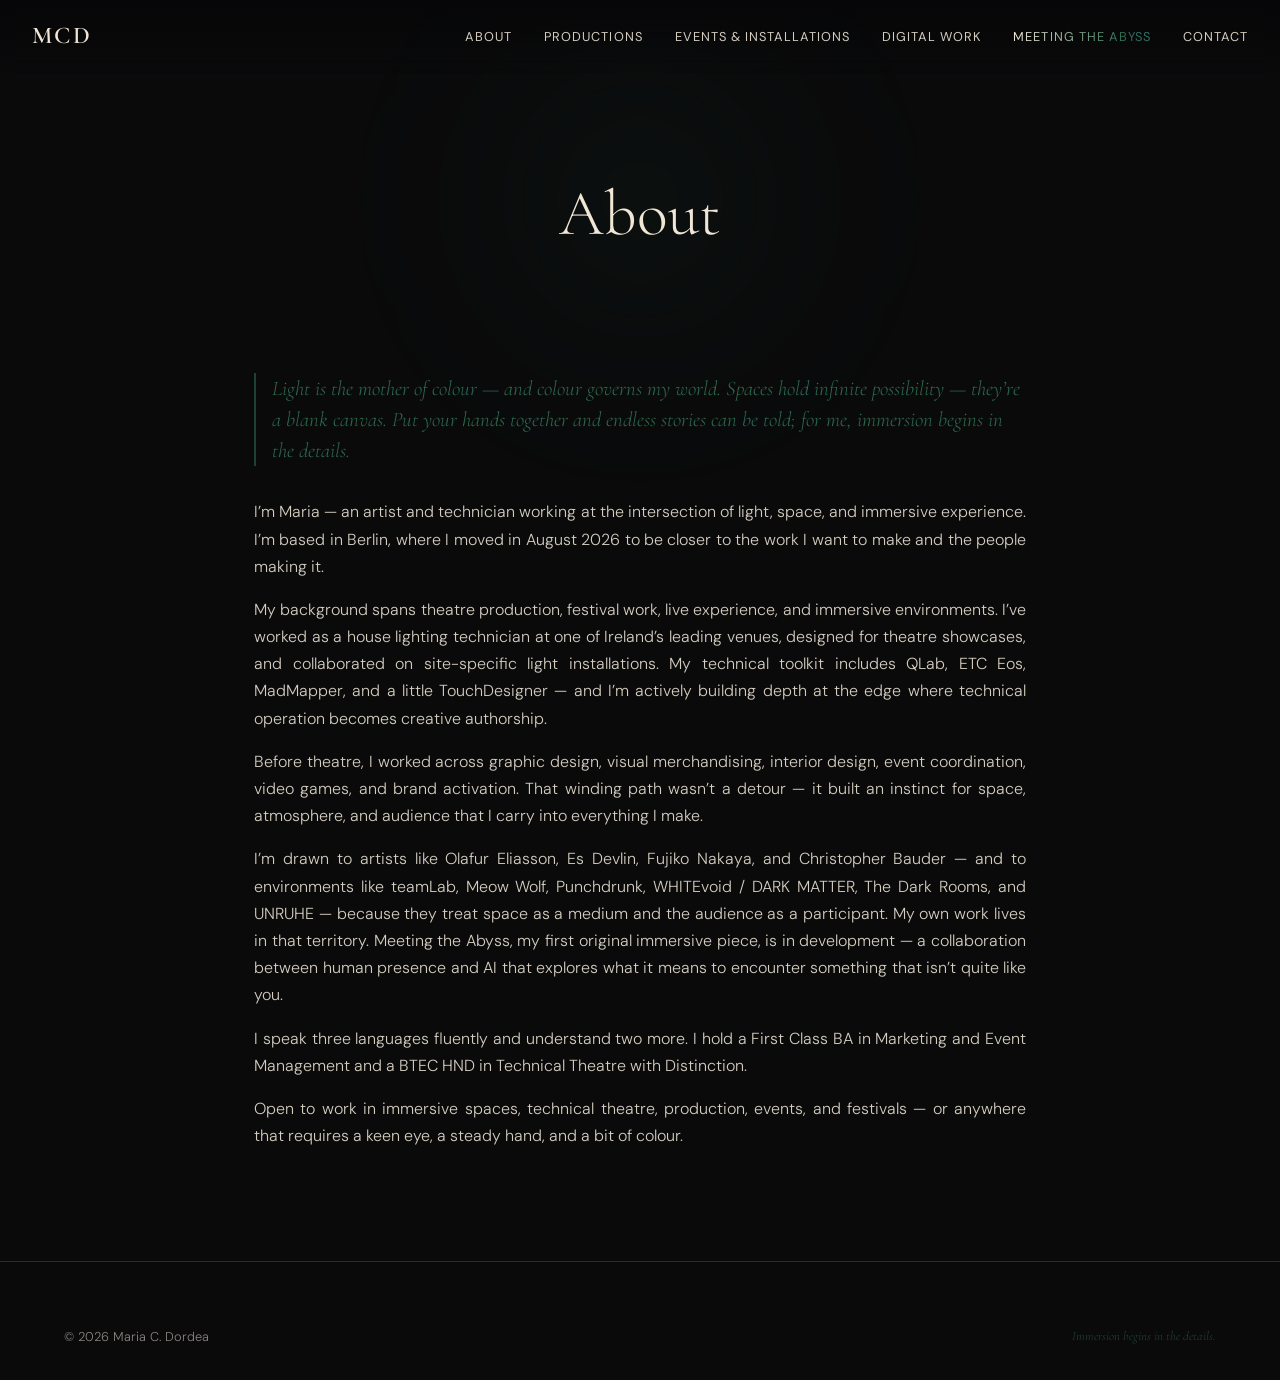
==== commit 14868939: "Update about.html" ====
--- a/about.html
+++ b/about.html
@@ -40,20 +40,20 @@
     <section class="content-section about-content">
 
         <div class="highlight">
-            Light is the mother of colour — and colour governs my world. Spaces hold infinite possibility — they're a blank canvas. Put your hands together and endless stories can be told. Immersion begins in the details.
+            Light is the mother of colour — and colour governs my world. Spaces hold infinite possibility — they’re a blank canvas. Put your hands together and endless stories can be told; for me, immersion begins in the details.
         </div>
 
-        <p>I'm Maria — an artist at heart with a versatile background across the creative and production landscape. I work in theatre production, immersive spaces, festival production, and live experience — environments where creativity, structure, and collaboration intersect.</p>
+        <p>I’m Maria — an artist and technician working at the intersection of light, space, and immersive experience. I’m based in Berlin, where I moved in August 2026 to be closer to the work I want to make and the people making it.</p>
 
-        <p>I have completed a BTEC in Technical Theatre in Dublin while working as a house lighting tech at one of the country's renowned venues. My toolkit spans QLab, ETC, ProTools, TouchDesigner, MadMapper, and Hydra — with Resolume, GrandMA, and Avolites in development — and I'm building fluency in the tools that bridge technical operation and creative authorship. Before theatre, I worked across graphic design, visual merchandising, interior design, event coordination, and brand activation — a winding path that gave me an instinct for space, audience, and atmosphere that I carry into everything I make.</p>
+        <p>My background spans theatre production, festival work, live experience, and immersive environments. I’ve worked as a house lighting technician at one of Ireland’s leading venues, designed for theatre showcases, and collaborated on site-specific light installations. My technical toolkit includes QLab, ETC Eos, MadMapper, and a little TouchDesigner — and I’m actively building depth at the edge where technical operation becomes creative authorship.</p>
 
-        <p>My inspiration comes from light and space — from artists like Olafur Eliasson and Es Devlin, and from immersive environments like teamLab, Frameless, Meow Wolf, and Punchdrunk. I'm drawn to the intersection of art and emerging technology — AI collaboration, new interfaces, and the creative possibilities opening up between disciplines.</p>
+        <p>Before theatre, I worked across graphic design, visual merchandising, interior design, event coordination, video games, and brand activation. That winding path wasn’t a detour — it built an instinct for space, atmosphere, and audience that I carry into everything I make.</p>
 
-        <p>I'm relocating to Berlin this August. <em>Meeting the Abyss</em>, my first original immersive work, is in development — alongside wider plans for colour-led immersive spaces and interdisciplinary projects still taking shape.</p>
+        <p>I’m drawn to artists like Olafur Eliasson, Es Devlin, Fujiko Nakaya, and Christopher Bauder — and to environments like teamLab, Meow Wolf, Punchdrunk, WHITEvoid / DARK MATTER, The Dark Rooms, and UNRUHE — because they treat space as a medium and the audience as a participant. My own work lives in that territory. Meeting the Abyss, my first original immersive piece, is in development — a collaboration between human presence and AI that explores what it means to encounter something that isn’t quite like you.</p>
 
-        <p>I speak three languages fluently and understand two more. I hold a BA (Hons) in Marketing and Event Planning, a BTEC in Technical Theatre, a TEFL certificate, and a Project Management certificate. I'm certified in manual handling, fire safety, and MEWP, and I hold a full Irish driving licence and Irish citizenship — not a qualification per se, but a badge I wear with pride.</p>
+        <p>I speak three languages fluently and understand two more. I hold a First Class BA in Marketing and Event Management and a BTEC HND in Technical Theatre with Distinction.</p>
 
-        <p>Open to work in immersive spaces, technical theatre, production, events, festivals — or anywhere that requires a keen eye, a steady hand, and a bit of colour.</p>
+        <p>Open to work in immersive spaces, technical theatre, production, events, and festivals — or anywhere that requires a keen eye, a steady hand, and a bit of colour.</p>
 
     </section>
 
